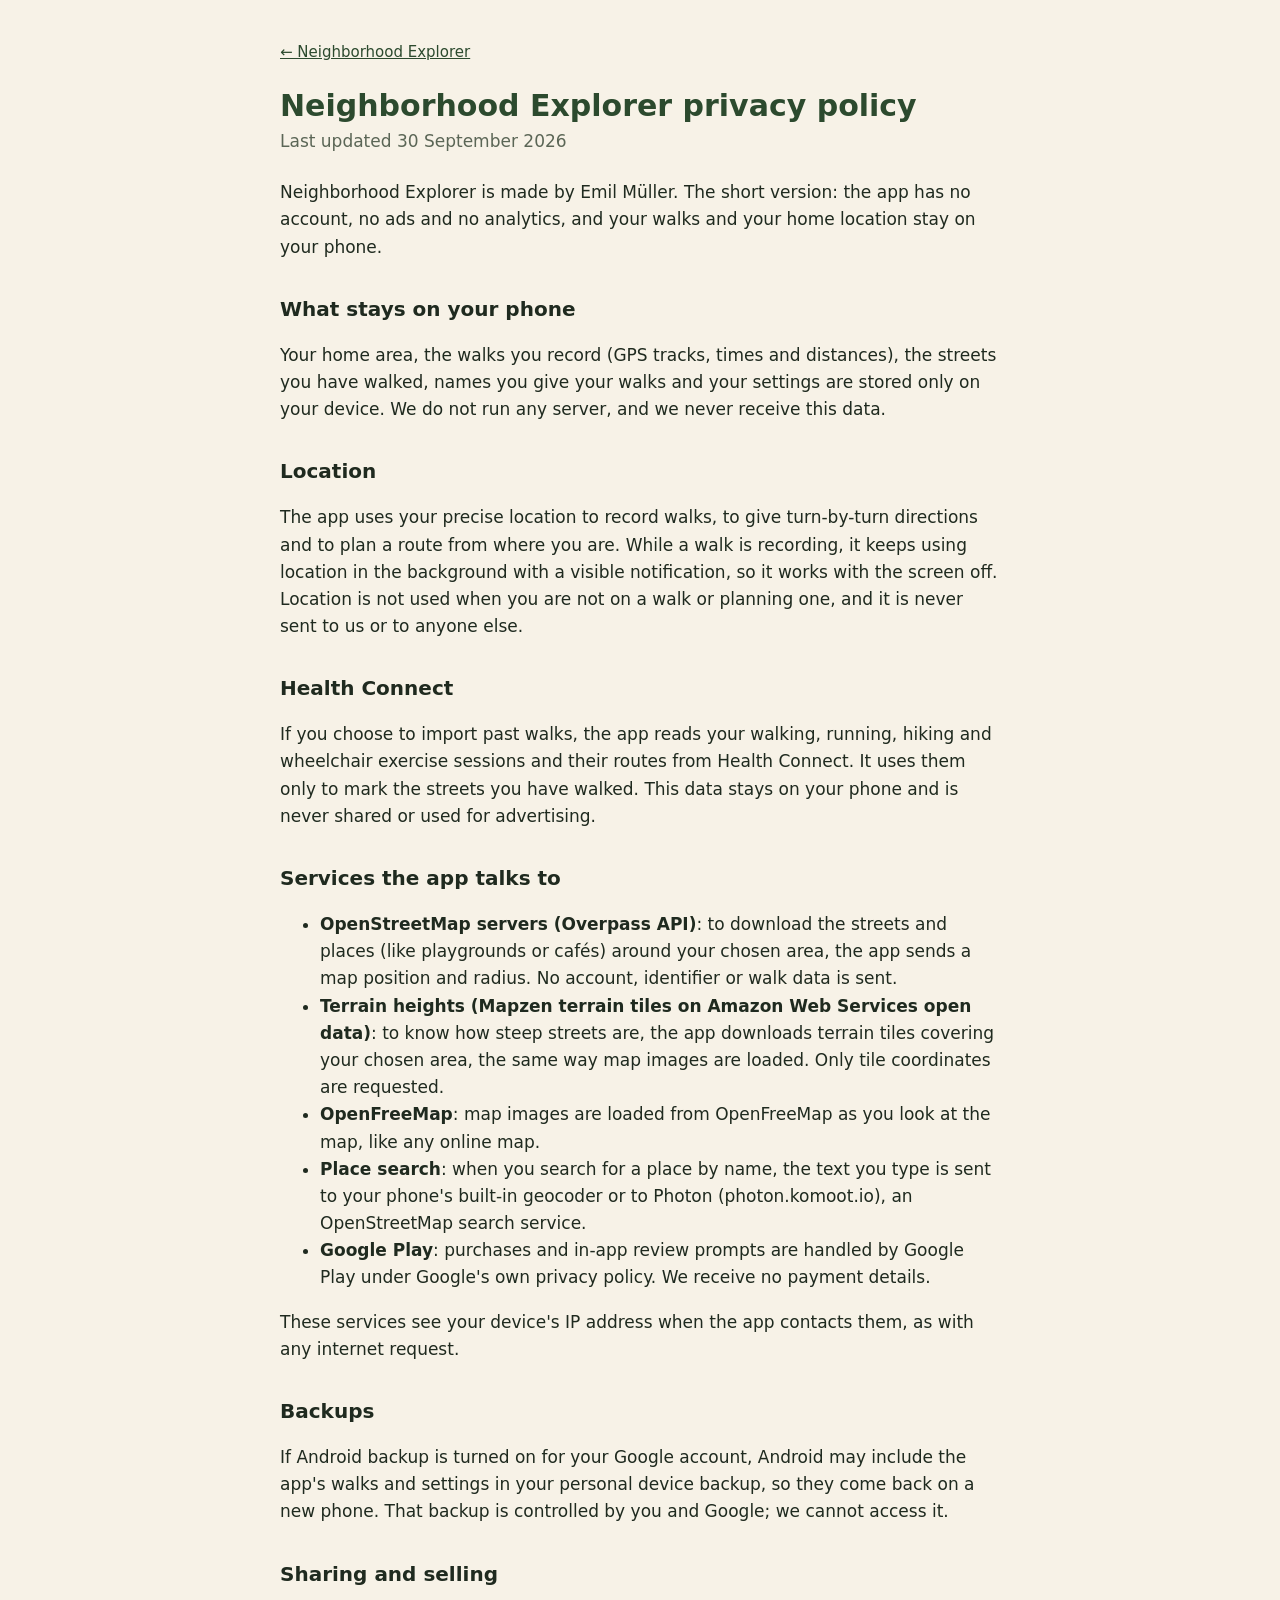
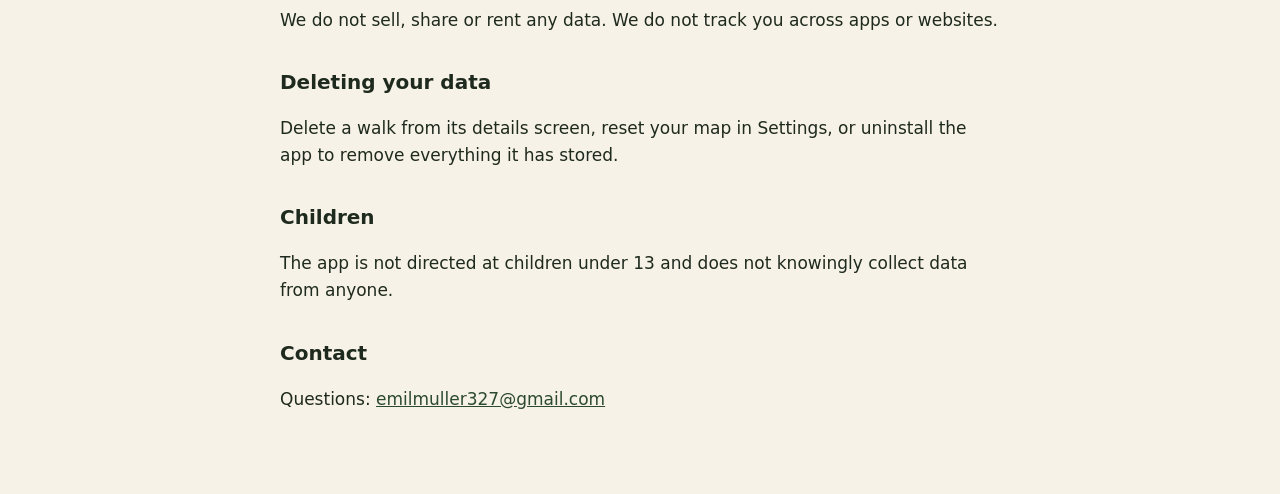
==== neighborhood-explorer/privacy/index.html @ 63f03d63 "Add developer website" ====
<!doctype html>
<html lang="en">
<head>
<meta charset="utf-8">
<meta name="viewport" content="width=device-width, initial-scale=1">
<title>Neighborhood Explorer · Privacy policy</title>
<style>
  :root { --bg: #f7f2e7; --fg: #1f2a1f; --muted: #5b6656; --accent: #2c4a2e; }
  @media (prefers-color-scheme: dark) { :root { --bg: #141b15; --fg: #eee8d8; --muted: #a9b1a2; --accent: #9cc28a; } }
  body { margin: 0; background: var(--bg); color: var(--fg); font: 17px/1.6 system-ui, -apple-system, "Segoe UI", Roboto, sans-serif; }
  main { max-width: 720px; margin: 0 auto; padding: 40px 16px 64px; }
  h1 { font-size: 30px; line-height: 1.2; margin: 0 0 4px; color: var(--accent); }
  h2 { font-size: 20px; margin: 32px 0 8px; }
  .meta { color: var(--muted); margin: 0 0 24px; }
  a { color: var(--accent); }
</style>
</head>
<body>
<main>
<nav style="margin-bottom:24px;font-size:15px"><a href="/neighborhood-explorer/">← Neighborhood Explorer</a></nav>
<section id="en">
<h1>Neighborhood Explorer privacy policy</h1>
<p class="meta">Last updated 30 September 2026</p>

<p>Neighborhood Explorer is made by Emil Müller. The short version: the app has no account, no ads and no analytics, and your walks and your home location stay on your phone.</p>

<h2>What stays on your phone</h2>
<p>Your home area, the walks you record (GPS tracks, times and distances), the streets you have walked, names you give your walks and your settings are stored only on your device. We do not run any server, and we never receive this data.</p>

<h2>Location</h2>
<p>The app uses your precise location to record walks, to give turn-by-turn directions and to plan a route from where you are. While a walk is recording, it keeps using location in the background with a visible notification, so it works with the screen off. Location is not used when you are not on a walk or planning one, and it is never sent to us or to anyone else.</p>

<h2>Health Connect</h2>
<p>If you choose to import past walks, the app reads your walking, running, hiking and wheelchair exercise sessions and their routes from Health Connect. It uses them only to mark the streets you have walked. This data stays on your phone and is never shared or used for advertising.</p>

<h2>Services the app talks to</h2>
<ul>
  <li><strong>OpenStreetMap servers (Overpass API)</strong>: to download the streets and places (like playgrounds or cafés) around your chosen area, the app sends a map position and radius. No account, identifier or walk data is sent.</li>
  <li><strong>Terrain heights (Mapzen terrain tiles on Amazon Web Services open data)</strong>: to know how steep streets are, the app downloads terrain tiles covering your chosen area, the same way map images are loaded. Only tile coordinates are requested.</li>
  <li><strong>OpenFreeMap</strong>: map images are loaded from OpenFreeMap as you look at the map, like any online map.</li>
  <li><strong>Place search</strong>: when you search for a place by name, the text you type is sent to your phone's built-in geocoder or to Photon (photon.komoot.io), an OpenStreetMap search service.</li>
  <li><strong>Google Play</strong>: purchases and in-app review prompts are handled by Google Play under Google's own privacy policy. We receive no payment details.</li>
</ul>
<p>These services see your device's IP address when the app contacts them, as with any internet request.</p>

<h2>Backups</h2>
<p>If Android backup is turned on for your Google account, Android may include the app's walks and settings in your personal device backup, so they come back on a new phone. That backup is controlled by you and Google; we cannot access it.</p>

<h2>Sharing and selling</h2>
<p>We do not sell, share or rent any data. We do not track you across apps or websites.</p>

<h2>Deleting your data</h2>
<p>Delete a walk from its details screen, reset your map in Settings, or uninstall the app to remove everything it has stored.</p>

<h2>Children</h2>
<p>The app is not directed at children under 13 and does not knowingly collect data from anyone.</p>

<h2>Contact</h2>
<p>Questions: <a href="mailto:emilmuller327@gmail.com">emilmuller327@gmail.com</a></p>
</section>

</main>
</body>
</html>
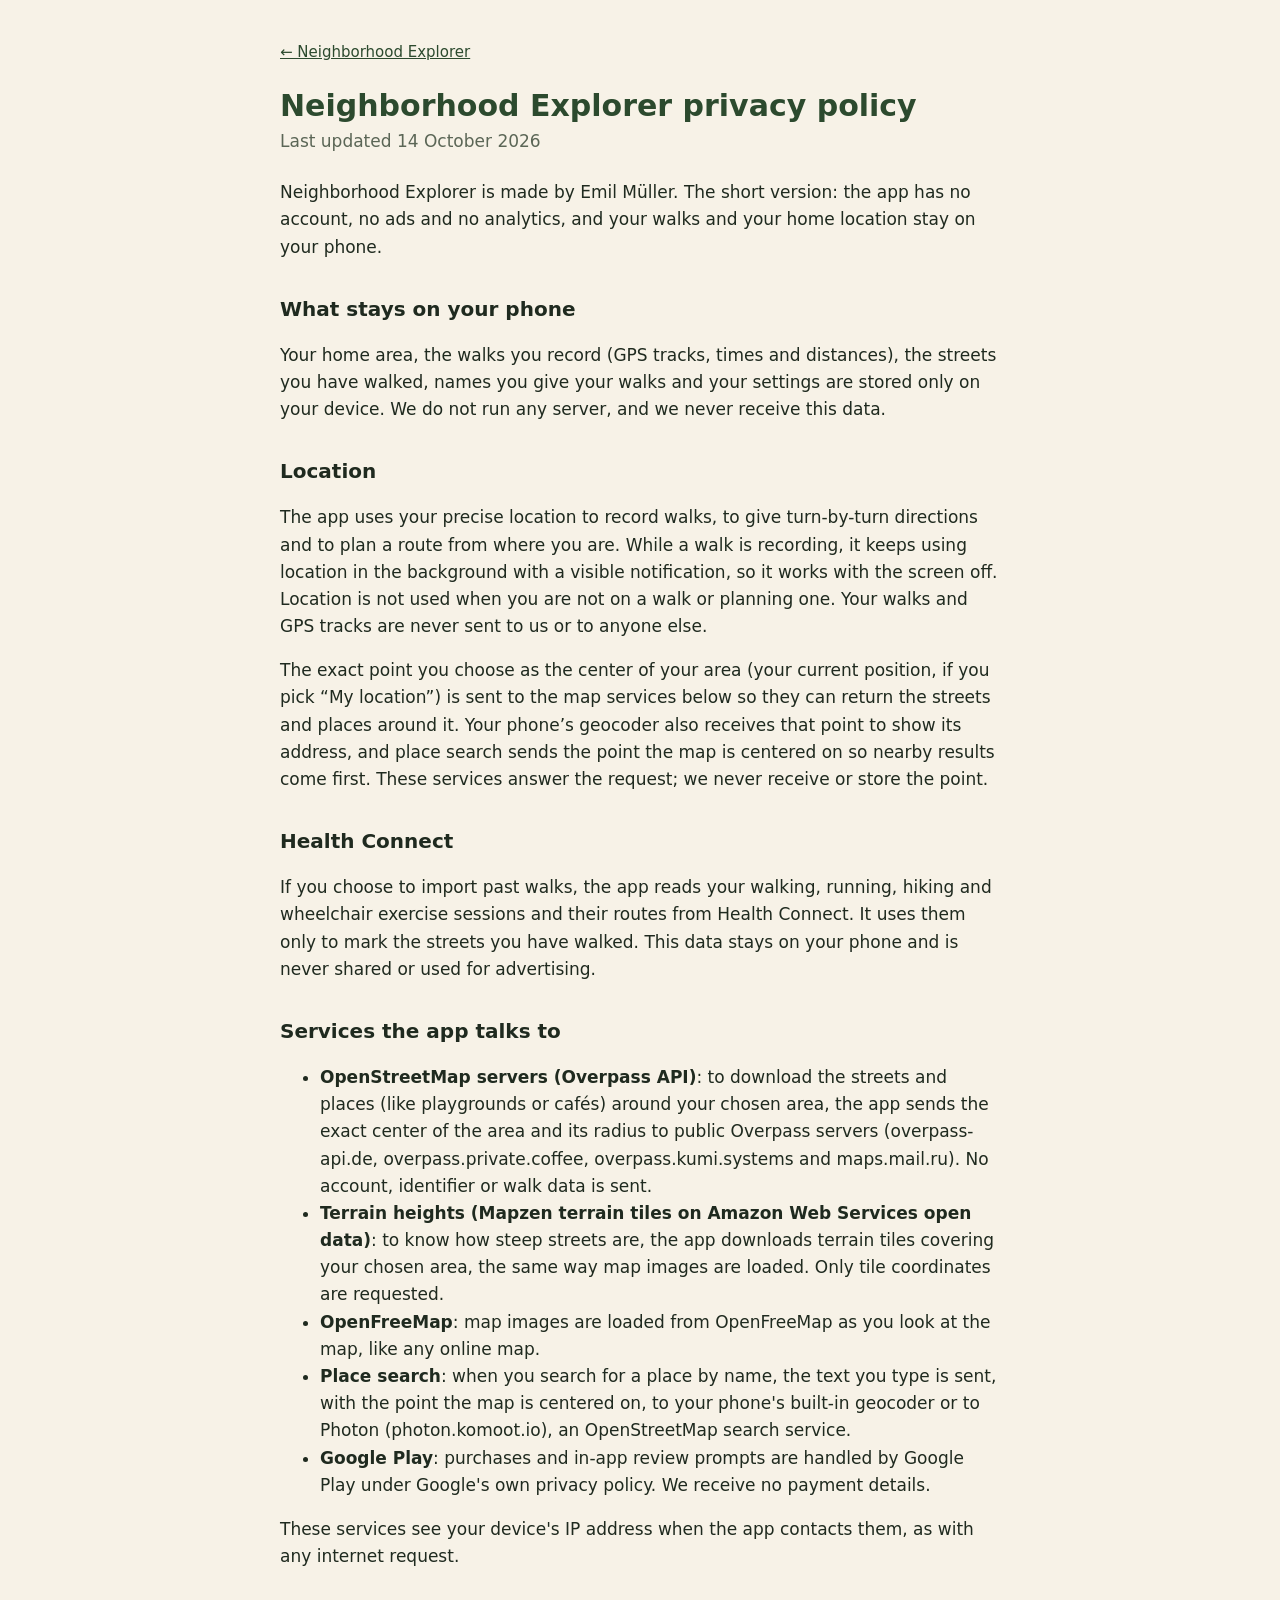
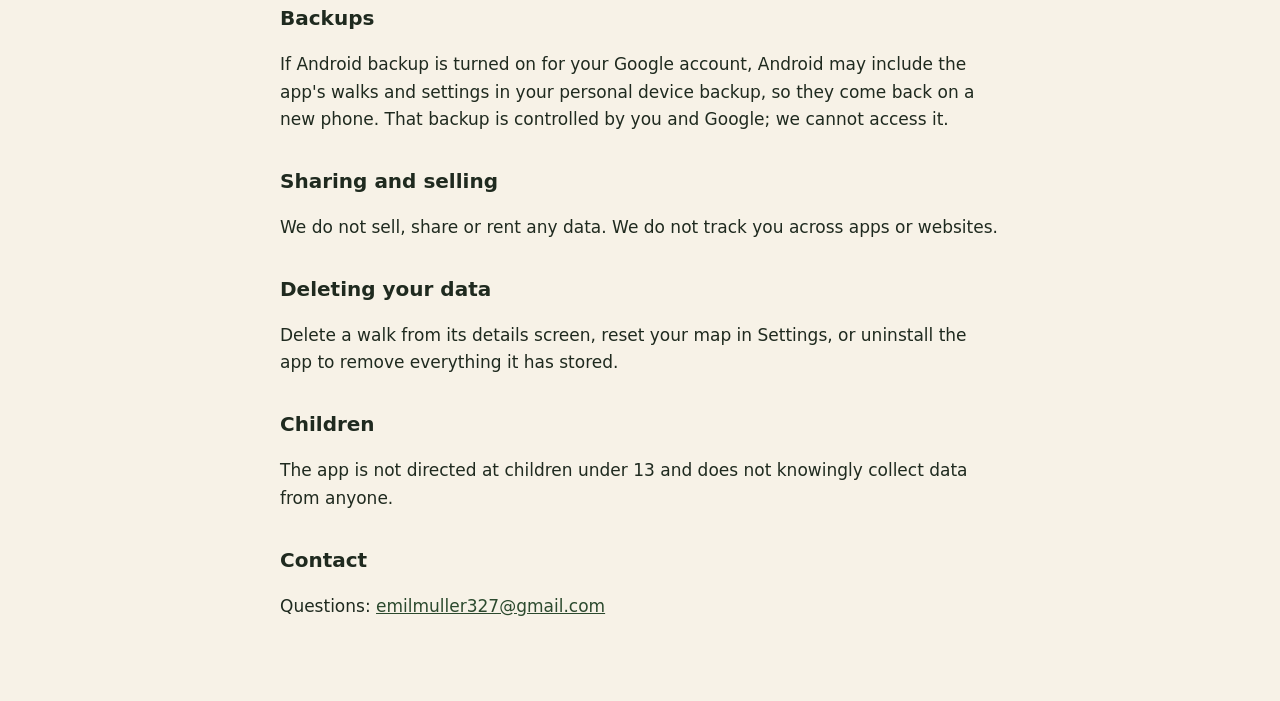
==== commit 87a744fa: "Privacy policy: say that the area center and search point are sent to the map services Co-Authored-B" ====
--- a/neighborhood-explorer/privacy/index.html
+++ b/neighborhood-explorer/privacy/index.html
@@ -20,7 +20,7 @@
 <nav style="margin-bottom:24px;font-size:15px"><a href="/neighborhood-explorer/">← Neighborhood Explorer</a></nav>
 <section id="en">
 <h1>Neighborhood Explorer privacy policy</h1>
-<p class="meta">Last updated 30 September 2026</p>
+<p class="meta">Last updated 14 October 2026</p>
 
 <p>Neighborhood Explorer is made by Emil Müller. The short version: the app has no account, no ads and no analytics, and your walks and your home location stay on your phone.</p>
 
@@ -28,17 +28,18 @@
 <p>Your home area, the walks you record (GPS tracks, times and distances), the streets you have walked, names you give your walks and your settings are stored only on your device. We do not run any server, and we never receive this data.</p>
 
 <h2>Location</h2>
-<p>The app uses your precise location to record walks, to give turn-by-turn directions and to plan a route from where you are. While a walk is recording, it keeps using location in the background with a visible notification, so it works with the screen off. Location is not used when you are not on a walk or planning one, and it is never sent to us or to anyone else.</p>
+<p>The app uses your precise location to record walks, to give turn-by-turn directions and to plan a route from where you are. While a walk is recording, it keeps using location in the background with a visible notification, so it works with the screen off. Location is not used when you are not on a walk or planning one. Your walks and GPS tracks are never sent to us or to anyone else.</p>
+<p>The exact point you choose as the center of your area (your current position, if you pick &ldquo;My location&rdquo;) is sent to the map services below so they can return the streets and places around it. Your phone&rsquo;s geocoder also receives that point to show its address, and place search sends the point the map is centered on so nearby results come first. These services answer the request; we never receive or store the point.</p>
 
 <h2>Health Connect</h2>
 <p>If you choose to import past walks, the app reads your walking, running, hiking and wheelchair exercise sessions and their routes from Health Connect. It uses them only to mark the streets you have walked. This data stays on your phone and is never shared or used for advertising.</p>
 
 <h2>Services the app talks to</h2>
 <ul>
-  <li><strong>OpenStreetMap servers (Overpass API)</strong>: to download the streets and places (like playgrounds or cafés) around your chosen area, the app sends a map position and radius. No account, identifier or walk data is sent.</li>
+  <li><strong>OpenStreetMap servers (Overpass API)</strong>: to download the streets and places (like playgrounds or cafés) around your chosen area, the app sends the exact center of the area and its radius to public Overpass servers (overpass-api.de, overpass.private.coffee, overpass.kumi.systems and maps.mail.ru). No account, identifier or walk data is sent.</li>
   <li><strong>Terrain heights (Mapzen terrain tiles on Amazon Web Services open data)</strong>: to know how steep streets are, the app downloads terrain tiles covering your chosen area, the same way map images are loaded. Only tile coordinates are requested.</li>
   <li><strong>OpenFreeMap</strong>: map images are loaded from OpenFreeMap as you look at the map, like any online map.</li>
-  <li><strong>Place search</strong>: when you search for a place by name, the text you type is sent to your phone's built-in geocoder or to Photon (photon.komoot.io), an OpenStreetMap search service.</li>
+  <li><strong>Place search</strong>: when you search for a place by name, the text you type is sent, with the point the map is centered on, to your phone's built-in geocoder or to Photon (photon.komoot.io), an OpenStreetMap search service.</li>
   <li><strong>Google Play</strong>: purchases and in-app review prompts are handled by Google Play under Google's own privacy policy. We receive no payment details.</li>
 </ul>
 <p>These services see your device's IP address when the app contacts them, as with any internet request.</p>
